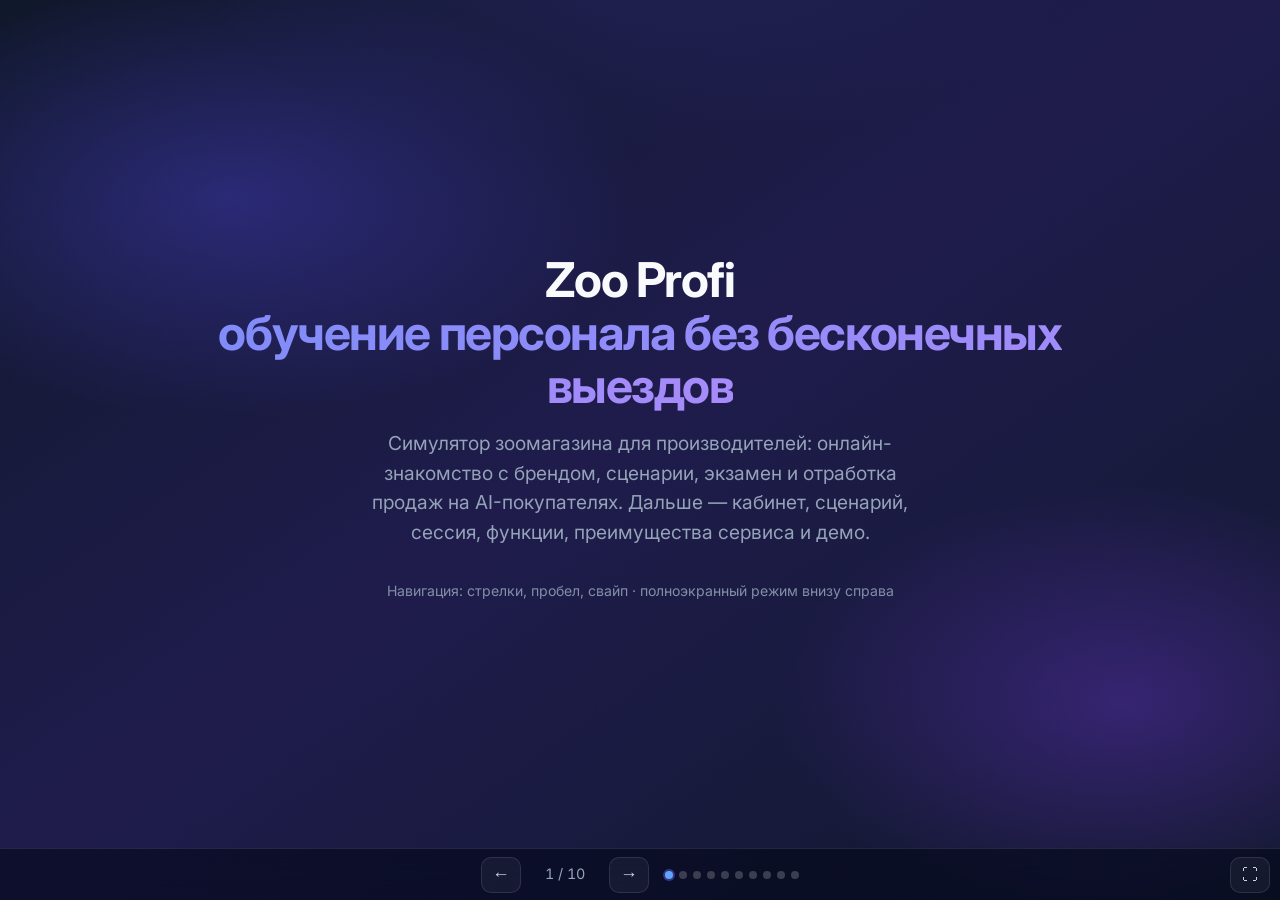
==== zooprofi/index.html @ 17ef3f31 "init: publish zooprofi static decks Made-with: Cursor" ====
<!DOCTYPE html>
<html lang="ru">
  <head>
    <meta charset="UTF-8" />
    <meta name="viewport" content="width=device-width, initial-scale=1" />
    <title>Zoo Profi — презентация для производителей</title>
    <meta
      name="description"
      content="Zoo Profi, 10 слайдов: симулятор, сценарии, игра, функции, преимущества сервиса, демо. Обучение персонала для производителей, app.artofai.ru"
    />
    <link rel="preconnect" href="https://fonts.googleapis.com" />
    <link rel="preconnect" href="https://fonts.gstatic.com" crossorigin />
    <link
      href="https://fonts.googleapis.com/css2?family=Inter:wght@400;600;700&display=swap"
      rel="stylesheet"
    />
    <link rel="stylesheet" href="styles.css" />
  </head>
  <body>
    <div class="deck" id="deck" role="region" aria-roledescription="carousel" aria-label="Презентация Zoo Profi">
      <!-- 1 -->
      <section class="slide is-active" aria-hidden="false">
        <div class="slide-inner slide-inner--title">
          <h1 class="slide-title">
            Zoo Profi<br />
            <span class="gradient">обучение персонала без бесконечных выездов</span>
          </h1>
          <p class="slide-sub muted">
            Симулятор зоомагазина для производителей: онлайн-знакомство с брендом, сценарии, экзамен и отработка продаж
            на AI-покупателях. Дальше — кабинет, сценарий, сессия, функции, преимущества сервиса и демо.
          </p>
          <p class="slide-hint muted">Навигация: стрелки, пробел, свайп · полноэкранный режим внизу справа</p>
        </div>
      </section>

      <!-- 2 -->
      <section class="slide" aria-hidden="true">
        <div class="slide-inner">
          <h2 class="slide-h2">Задача производителя</h2>
          <p class="slide-body muted">
            Постоянно обучать сотрудников магазинов тому, как консультировать клиентов и продавать ваш SKU: корма,
            добавки, средства от паразитов, лечебные линейки. Формат «выезд + лекция в каждой точке» дорог по времени и
            плохо масштабируется.
            После мероприятия сложно понять, кто реально усвоил материал и умеет довести клиента до покупки.
          </p>
        </div>
      </section>

      <!-- 3 -->
      <section class="slide" aria-hidden="true">
        <div class="slide-inner">
          <h2 class="slide-h2">Что даёт формат симулятора</h2>
          <div class="cards cards--compact">
            <div class="card">
              <h3>Меньше логистики</h3>
              <p>Один контур обучения на все магазины вместо постоянных разъездов команды бренда.</p>
            </div>
            <div class="card">
              <h3>Единый стандарт</h3>
              <p>Одинаковые сценарии, каталог и экзамен — единая планка знаний по полке и аргументации.</p>
            </div>
            <div class="card">
              <h3>Практика и контроль</h3>
              <p>Диалог с AI-клиентом и метрики: обучение плюс проверка навыка, а не только презентация.</p>
            </div>
          </div>
        </div>
      </section>

      <!-- 4 -->
      <section class="slide" aria-hidden="true">
        <div class="slide-inner">
          <h2 class="slide-h2">Что внутри продукта</h2>
          <p class="slide-body muted">
            На
            <a href="https://app.artofai.ru" target="_blank" rel="noopener noreferrer">app.artofai.ru</a>
            — AI-покупатели, библиотека сценариев, каталог с импортом из Excel, экзамен по ассортименту, админ-панель и
            аналитика продаж по сценарию. Знание о товаре доходит до линии продаж и проверяется в диалоге.
          </p>
        </div>
      </section>

      <!-- 5: кабинет -->
      <section class="slide slide--media" aria-hidden="true">
        <div class="slide-inner slide-inner--media">
          <h2 class="slide-h2 slide-h2--overlay">Личный кабинет продавца</h2>
          <p class="slide-media-intro muted">
            Здесь сотрудник выбирает, что делать дальше: <strong>«Сценарии»</strong> — обучение через игру, диалоги с
            AI-покупателями и отработка продаж; или <strong>«Экзамен»</strong> — проверка знаний по ассортименту. В
            шапке — переходы на главную, статистику, улучшения и настройки. Ниже — карточки и активная сессия (например,
            «Продолжить» сценарий).
          </p>
          <figure class="hero-shot hero-shot--slide">
            <img
              src="images/cabinet-home.png"
              alt="Интерфейс кабинета Zoo Profi: главная, сценарии, экзамен, активные сессии"
              width="1200"
              height="800"
              loading="lazy"
            />
          </figure>
        </div>
      </section>

      <!-- 6: выбор сценария -->
      <section class="slide slide--media" aria-hidden="true">
        <div class="slide-inner slide-inner--media">
          <h2 class="slide-h2 slide-h2--overlay">Выбор сценария</h2>
          <p class="slide-media-intro muted">
            В разделе «Сценарии» участник видит доступные игровые ситуации: подписи к сложности, длительности, числу
            «посетителей». Можно выбрать сценарий под тему и продукт (например, сезонный блок или «Свободная игра» по
            полному ассортименту) и нажать <strong>«Начать»</strong>.
          </p>
          <figure class="hero-shot hero-shot--slide">
            <img
              src="images/scenarios-choice.png"
              alt="Список сценариев Zoo Profi: выбор ситуации для обучения"
              width="1200"
              height="800"
              loading="lazy"
            />
          </figure>
        </div>
      </section>

      <!-- 7: игровая смена -->
      <section class="slide slide--media" aria-hidden="true">
        <div class="slide-inner slide-inner--media">
          <h2 class="slide-h2 slide-h2--overlay">Игра: смена за прилавком</h2>
          <p class="slide-media-intro muted">
            После старта сценария начинается игровая сессия: виртуальные покупатели формулируют реалистичные запросы —
            с деталями о питомце, бюджете и задаче, как при живом общении в магазине (запросы персонажей опираются на
            реальные обращения покупателей). Продавцу необходимо успешно продать нужный продукт из ассортимента сценария
            — довести клиента до покупки.
          </p>
          <figure class="hero-shot hero-shot--slide">
            <img
              src="images/gameplay-session.png"
              alt="Игровой интерфейс Zoo Profi: покупатель у прилавка, запрос в диалоге, поле ответа продавца"
              width="1200"
              height="800"
              loading="lazy"
            />
          </figure>
        </div>
      </section>

      <!-- 8: дополнительные функции -->
      <section class="slide slide--media slide--media-duo" aria-hidden="true">
        <div class="slide-inner slide-inner--media">
          <h2 class="slide-h2 slide-h2--overlay">Дополнительные функции</h2>
          <p class="slide-media-intro muted">
            Во время смены продавец может <strong>отвечать в чате текстом</strong> (поле «Ваш ответ…» и отправка),
            <strong>записать ответ голосом</strong> через микрофон и <strong>открыть каталог товаров</strong> по иконке
            склада: список позиций сценария с ценами и ссылкой «Подробнее» на описание.
          </p>
          <div class="slide-media-duo">
            <figure class="hero-shot hero-shot--duo">
              <img
                src="images/gameplay-chat-tools.png"
                alt="Чат с покупателем: поле ввода, отправка, голос, доступ к складу"
                width="1200"
                height="600"
                loading="lazy"
              />
            </figure>
            <figure class="hero-shot hero-shot--duo">
              <img
                src="images/catalog-products.png"
                alt="Каталог товаров: поиск, фильтры, карточки с ценой и подробностями"
                width="1200"
                height="800"
                loading="lazy"
              />
            </figure>
          </div>
        </div>
      </section>

      <!-- 9: преимущества сервиса -->
      <section class="slide" aria-hidden="true">
        <div class="slide-inner">
          <h2 class="slide-h2">Преимущества сервиса</h2>
          <div class="cards cards--compact cards--benefits">
            <div class="card">
              <h3>Масштаб без выездов</h3>
              <p>
                Один контур обучения для всей сети магазинов: сотрудники заходят по ссылке из браузера, без установки
                отдельного ПО на кассу.
              </p>
            </div>
            <div class="card">
              <h3>Единый стандарт для бренда</h3>
              <p>
                Одинаковые сценарии, каталог SKU (в том числе импорт из Excel), экзамен по ассортименту — одна планка знаний
                по полке и аргументации во всех точках.
              </p>
            </div>
            <div class="card">
              <h3>Практика, а не только теория</h3>
              <p>
                Диалоги с AI-покупателями и игровые смены отрабатывают консультацию и доведение до покупки, а не только
                просмотр презентации.
              </p>
            </div>
            <div class="card">
              <h3>Прозрачность для производителя</h3>
              <p>
                Админ-панель, статистика и аналитика по сценарию помогают видеть вовлечённость и динамику обучения, а
                не «факт проведённого мероприятия».
              </p>
            </div>
            <div class="card">
              <h3>Быстрый запуск пилота</h3>
              <p>
                Можно начать с ограниченного набора SKU и сценариев, расширять библиотеку и усложнять ситуации по мере
                внедрения.
              </p>
            </div>
          </div>
        </div>
      </section>

      <!-- 10 -->
      <section class="slide" aria-hidden="true">
        <div class="slide-inner slide-inner--cta">
          <h2 class="slide-h2">Демо и контакты</h2>
          <p class="slide-body muted">Запросите показ под ваш бренд и матрицу SKU, или перейдите сразу в симулятор.</p>
          <div class="cta-row">
            <a class="btn btn-primary" href="https://app.artofai.ru" target="_blank" rel="noopener noreferrer"
              >Пройти демо</a
            >
          </div>
          <div class="slide-contacts muted">
            <p class="slide-contacts-title">Контакты</p>
            <p class="slide-contacts-name">Тимур</p>
            <ul class="slide-contacts-list">
              <li>
                <a href="tel:+79263076020">8&nbsp;926&nbsp;307-60-20</a>
              </li>
              <li>
                Telegram:
                <a href="https://t.me/netDaiver" target="_blank" rel="noopener noreferrer">@netDaiver</a>
              </li>
              <li>
                Почта:
                <a href="mailto:TmilesAP@yandex.ru">TmilesAP@yandex.ru</a>
              </li>
            </ul>
          </div>
        </div>
      </section>
    </div>

    <div class="deck-chrome" role="toolbar" aria-label="Управление презентацией">
      <button type="button" class="deck-icon-btn" data-deck-prev aria-label="Предыдущий слайд">←</button>
      <span class="deck-counter" data-deck-counter>1 / 10</span>
      <button type="button" class="deck-icon-btn" data-deck-next aria-label="Следующий слайд">→</button>
      <div class="deck-dots" id="deck-dots" aria-hidden="true"></div>
      <button type="button" class="deck-fs" data-deck-fullscreen aria-label="Полный экран">⛶</button>
    </div>

    <script src="deck.js" defer></script>
  </body>
</html>
---- zooprofi/styles.css ----
:root {
  --bg: #020617;
  --bg-mid: #0f172a;
  --bg-elevated: #1e293b;
  --text: #cbd5e1;
  --heading: #f8fafc;
  --muted: #94a3b8;
  --accent: #60a5fa;
  --accent-soft: rgba(96, 165, 250, 0.14);
  --border: rgba(255, 255, 255, 0.1);
  --radius: 16px;
  --radius-sm: 10px;
  --shadow: 0 25px 50px -12px rgba(0, 0, 0, 0.45);
  --chrome-h: 52px;
  font-family: "Inter", system-ui, -apple-system, "Segoe UI", sans-serif;
}

*,
*::before,
*::after {
  box-sizing: border-box;
}

html {
  height: 100%;
  background-color: var(--bg);
}

body {
  height: 100%;
  margin: 0;
  overflow: hidden;
  color: var(--text);
  line-height: 1.55;
  font-size: clamp(15px, 1.9vw, 18px);
  background-color: var(--bg);
  -webkit-font-smoothing: antialiased;
  -moz-osx-font-smoothing: grayscale;
}

::selection {
  background: rgba(99, 102, 241, 0.35);
  color: var(--heading);
}

a {
  color: #818cf8;
}

a:hover {
  color: #a5b4fc;
}

.deck {
  position: fixed;
  inset: 0;
  z-index: 1;
  padding-bottom: var(--chrome-h);
  overflow: hidden;
  background-color: var(--bg);
}

.deck::before {
  content: "";
  position: absolute;
  inset: 0;
  z-index: 0;
  pointer-events: none;
  background-color: var(--bg);
  background-image: radial-gradient(
      ellipse 55% 42% at 18% 22%,
      rgba(79, 70, 229, 0.35),
      transparent 58%
    ),
    radial-gradient(ellipse 50% 44% at 88% 78%, rgba(124, 58, 237, 0.32), transparent 55%),
    radial-gradient(ellipse 70% 48% at 50% -8%, rgba(49, 46, 129, 0.35), transparent 52%),
    linear-gradient(to bottom right, var(--bg-mid) 0%, #1e1b4b 48%, var(--bg-mid) 100%);
}

.deck::after {
  content: "";
  position: absolute;
  inset: 0;
  pointer-events: none;
  z-index: 0;
  opacity: 0.06;
  background-image: url("data:image/svg+xml,%3Csvg viewBox='0 0 256 256' xmlns='http://www.w3.org/2000/svg'%3E%3Cfilter id='n'%3E%3CfeTurbulence type='fractalNoise' baseFrequency='0.9' numOctaves='4' stitchTiles='stitch'/%3E%3C/filter%3E%3Crect width='100%25' height='100%25' filter='url(%23n)'/%3E%3C/svg%3E");
  background-size: 200px 200px;
  mix-blend-mode: overlay;
}

@media (prefers-reduced-motion: reduce) {
  .deck::after {
    display: none;
  }
}

.slide {
  position: absolute;
  inset: 0;
  padding: clamp(1.25rem, 4vw, 2.5rem);
  padding-bottom: calc(var(--chrome-h) + clamp(1rem, 3vw, 2rem));
  display: flex;
  align-items: center;
  justify-content: center;
  opacity: 0;
  visibility: hidden;
  transition: opacity 0.35s ease, visibility 0.35s ease;
  z-index: 1;
  background: transparent;
}

.slide.is-active {
  opacity: 1;
  visibility: visible;
  z-index: 2;
}

.slide-inner {
  width: min(960px, 100%);
  max-height: 100%;
  overflow: auto;
  padding: 0.25rem 0;
}

.slide-inner--title {
  text-align: center;
}

.slide-inner--title .slide-title {
  text-align: center;
}

.slide-inner--title .slide-sub,
.slide-inner--title .slide-hint {
  margin-left: auto;
  margin-right: auto;
}

.slide-inner--cta {
  text-align: center;
}

.slide-inner--cta .slide-body {
  margin-left: auto;
  margin-right: auto;
}

.slide-contacts {
  margin-top: 2rem;
  text-align: center;
  max-width: 22rem;
  margin-left: auto;
  margin-right: auto;
}

.slide-contacts-title {
  margin: 0 0 0.35rem;
  font-size: 0.75rem;
  text-transform: uppercase;
  letter-spacing: 0.08em;
  color: var(--muted);
}

.slide-contacts-name {
  margin: 0 0 0.75rem;
  font-size: 1.05rem;
  font-weight: 600;
  color: var(--heading);
}

.slide-contacts-list {
  list-style: none;
  margin: 0;
  padding: 0;
  display: flex;
  flex-direction: column;
  gap: 0.5rem;
  font-size: 0.95rem;
}

.slide-contacts-list a {
  word-break: break-word;
}

.slide-title {
  font-size: clamp(1.75rem, 5vw, 3rem);
  line-height: 1.1;
  letter-spacing: -0.03em;
  margin: 0 0 1rem;
  color: var(--heading);
}

.slide-h2 {
  font-size: clamp(1.35rem, 3.5vw, 2rem);
  margin: 0 0 1rem;
  letter-spacing: -0.02em;
  color: var(--heading);
}

.slide-h2--overlay {
  flex: 0 0 auto;
  margin-bottom: 0.65rem;
}

.slide-sub {
  font-size: clamp(1rem, 2.2vw, 1.2rem);
  max-width: 36rem;
  margin: 0 0 1.25rem;
}

.slide-hint {
  font-size: 0.88rem;
  margin: 2rem 0 0;
  opacity: 0.85;
}

.slide-body {
  margin: 0;
  max-width: 44rem;
  font-size: clamp(1rem, 2.1vw, 1.15rem);
}

.slide-footer {
  margin: 2rem 0 0;
  font-size: 0.9rem;
}

.eyebrow {
  display: inline-flex;
  align-items: center;
  gap: 0.35rem;
  padding: 0.25rem 0.65rem;
  border-radius: 999px;
  background: rgba(99, 102, 241, 0.12);
  color: #c7d2fe;
  font-size: 0.82rem;
  font-weight: 600;
  border: 1px solid rgba(99, 102, 241, 0.35);
  margin-bottom: 1rem;
}

.gradient {
  background: linear-gradient(90deg, #818cf8, #a78bfa);
  -webkit-background-clip: text;
  background-clip: text;
  color: transparent;
}

.muted {
  color: var(--muted);
}

.cards {
  display: grid;
  grid-template-columns: repeat(3, 1fr);
  gap: 0.85rem;
  margin-top: 0.5rem;
}

.cards--compact .card p {
  font-size: 0.92rem;
}

.cards--benefits {
  grid-template-columns: repeat(2, 1fr);
  gap: 0.7rem;
  margin-top: 0.35rem;
}

@media (min-width: 960px) {
  .cards--benefits {
    grid-template-columns: repeat(3, 1fr);
  }
}

@media (max-width: 780px) {
  .cards {
    grid-template-columns: 1fr;
  }

  .cards--benefits {
    grid-template-columns: 1fr;
  }
}

.card {
  background: linear-gradient(to bottom right, rgba(30, 27, 75, 0.45), rgba(15, 23, 42, 0.55));
  border: 1px solid rgba(99, 102, 241, 0.22);
  border-radius: var(--radius-sm);
  padding: 1rem 1.1rem;
  box-shadow: 0 0 40px -12px rgba(79, 70, 229, 0.18);
}

.card h3 {
  margin: 0 0 0.35rem;
  font-size: 1.02rem;
  color: var(--heading);
}

.card p {
  margin: 0;
  color: var(--muted);
  font-size: 0.95rem;
}

.slide-inner--media {
  display: flex;
  flex-direction: column;
  align-items: stretch;
  width: min(1100px, 100%);
  max-height: 100%;
  overflow: hidden;
}

.slide-media-intro {
  margin: 0 0 0.65rem;
  max-width: 52rem;
  font-size: clamp(0.88rem, 1.85vw, 1rem);
  line-height: 1.45;
}

.slide-media-intro strong {
  color: #e2e8f0;
  font-weight: 600;
}

.hero-shot {
  border-radius: var(--radius);
  overflow: hidden;
  border: 1px solid rgba(99, 102, 241, 0.2);
  box-shadow: var(--shadow);
  background: var(--bg-elevated);
  flex: 1;
  min-height: 0;
  display: flex;
  align-items: center;
  justify-content: center;
}

.hero-shot--slide {
  max-height: calc(100vh - var(--chrome-h) - 7rem);
}

.slide--media-duo .slide-media-intro {
  margin-bottom: 0.5rem;
}

.slide-media-duo {
  display: grid;
  grid-template-columns: 1fr 1fr;
  gap: 0.65rem;
  flex: 1;
  min-height: 0;
  width: 100%;
  align-items: stretch;
}

@media (max-width: 800px) {
  .slide-media-duo {
    grid-template-columns: 1fr;
  }
}

.hero-shot--duo {
  flex: 1 1 0;
  min-height: 0;
  max-height: calc(100vh - var(--chrome-h) - 10rem);
}

.hero-shot--duo img {
  max-height: calc(100vh - var(--chrome-h) - 10rem);
}

.hero-shot img {
  display: block;
  width: 100%;
  height: auto;
  max-height: calc(100vh - var(--chrome-h) - 7rem);
  object-fit: contain;
}

.scroll-shot-wrap {
  flex: 1;
  min-height: 0;
  max-height: calc(100vh - var(--chrome-h) - 8.5rem);
  overflow: auto;
  border-radius: var(--radius);
  border: 1px solid rgba(99, 102, 241, 0.2);
  background: var(--bg-mid);
  box-shadow: var(--shadow);
  -webkit-overflow-scrolling: touch;
}

.scroll-shot {
  display: block;
  width: 100%;
  height: auto;
}

.scroll-shot-caption {
  margin: 0.5rem 0 0;
  font-size: 0.82rem;
}

.cta-row {
  display: flex;
  flex-wrap: wrap;
  gap: 0.65rem;
  justify-content: center;
  margin-top: 1.5rem;
}

.btn {
  display: inline-flex;
  align-items: center;
  justify-content: center;
  gap: 0.4rem;
  padding: 0.65rem 1.25rem;
  border-radius: 999px;
  font-weight: 600;
  font-size: 1rem;
  text-decoration: none;
  border: 1px solid transparent;
  cursor: pointer;
  transition: transform 0.15s ease, filter 0.15s ease, border-color 0.15s ease, background 0.15s ease;
}

.btn:active {
  transform: scale(0.98);
}

.btn-primary {
  background: linear-gradient(135deg, #4f46e5 0%, #6366f1 45%, #7c3aed 100%);
  color: #fff;
  box-shadow: 0 0 20px -5px rgba(79, 70, 229, 0.55);
}

.btn-primary:hover {
  filter: brightness(1.07);
}

.btn-ghost {
  background: rgba(255, 255, 255, 0.04);
  border-color: var(--border);
  color: var(--text);
}

.btn-ghost:hover {
  border-color: rgba(255, 255, 255, 0.22);
  background: rgba(255, 255, 255, 0.07);
}

.deck-chrome {
  position: fixed;
  left: 0;
  right: 0;
  bottom: 0;
  height: var(--chrome-h);
  z-index: 60;
  display: flex;
  align-items: center;
  justify-content: center;
  gap: 0.5rem;
  padding: 0 0.75rem;
  background: rgba(2, 6, 23, 0.55);
  backdrop-filter: blur(24px);
  -webkit-backdrop-filter: blur(24px);
  border-top: 1px solid rgba(255, 255, 255, 0.1);
}

.deck-icon-btn {
  width: 40px;
  height: 36px;
  border-radius: 10px;
  border: 1px solid var(--border);
  background: rgba(255, 255, 255, 0.05);
  color: var(--text);
  font-size: 1.1rem;
  cursor: pointer;
}

.deck-icon-btn:hover {
  background: rgba(255, 255, 255, 0.1);
}

.deck-counter {
  font-variant-numeric: tabular-nums;
  font-size: 0.9rem;
  color: var(--muted);
  min-width: 4.5rem;
  text-align: center;
}

.deck-dots {
  display: flex;
  align-items: center;
  gap: 6px;
  margin-left: 0.5rem;
  flex-wrap: wrap;
  max-width: min(40vw, 220px);
  justify-content: center;
}

.deck-dot {
  width: 8px;
  height: 8px;
  padding: 0;
  border: none;
  border-radius: 50%;
  background: rgba(255, 255, 255, 0.2);
  cursor: pointer;
}

.deck-dot.is-active {
  background: var(--accent);
  box-shadow: 0 0 0 2px rgba(99, 102, 241, 0.45);
}

.deck-fs {
  position: absolute;
  right: 10px;
  top: 50%;
  transform: translateY(-50%);
  width: 40px;
  height: 36px;
  border-radius: 10px;
  border: 1px solid var(--border);
  background: rgba(255, 255, 255, 0.05);
  color: var(--text);
  font-size: 1rem;
  cursor: pointer;
}

.deck-fs:hover {
  background: rgba(255, 255, 255, 0.1);
}
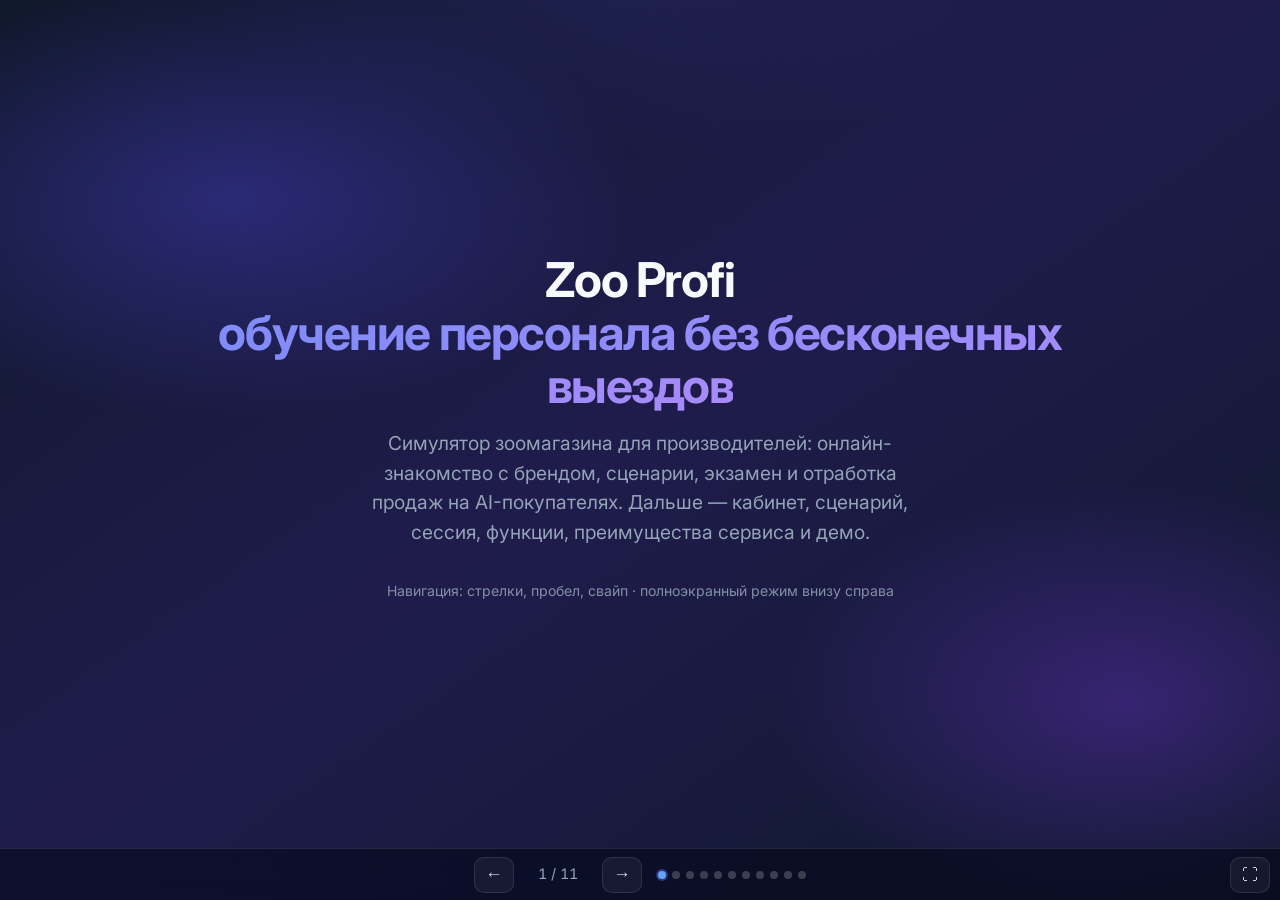
==== commit 2f1ec036: "zooprofi: add Mentor slide Made-with: Cursor" ====
--- a/zooprofi/index.html
+++ b/zooprofi/index.html
@@ -6,7 +6,7 @@
     <title>Zoo Profi — презентация для производителей</title>
     <meta
       name="description"
-      content="Zoo Profi, 10 слайдов: симулятор, сценарии, игра, функции, преимущества сервиса, демо. Обучение персонала для производителей, app.artofai.ru"
+      content="Zoo Profi, 11 слайдов: симулятор, сценарии, игра, функции, наставник, преимущества сервиса, демо. Обучение персонала для производителей, app.artofai.ru"
     />
     <link rel="preconnect" href="https://fonts.googleapis.com" />
     <link rel="preconnect" href="https://fonts.gstatic.com" crossorigin />
@@ -177,7 +177,18 @@
         </div>
       </section>
 
-      <!-- 9: преимущества сервиса -->
+      <!-- 9: наставник -->
+      <section class="slide" aria-hidden="true">
+        <div class="slide-inner">
+          <h2 class="slide-h2">Наставник</h2>
+          <p class="slide-body muted">
+            После прохождения игровых сессий AI анализирует все действия пользователя и даёт советы: как исправить ошибки
+            и что можно улучшить в консультации, аргументации и доведении клиента до покупки.
+          </p>
+        </div>
+      </section>
+
+      <!-- 10: преимущества сервиса -->
       <section class="slide" aria-hidden="true">
         <div class="slide-inner">
           <h2 class="slide-h2">Преимущества сервиса</h2>
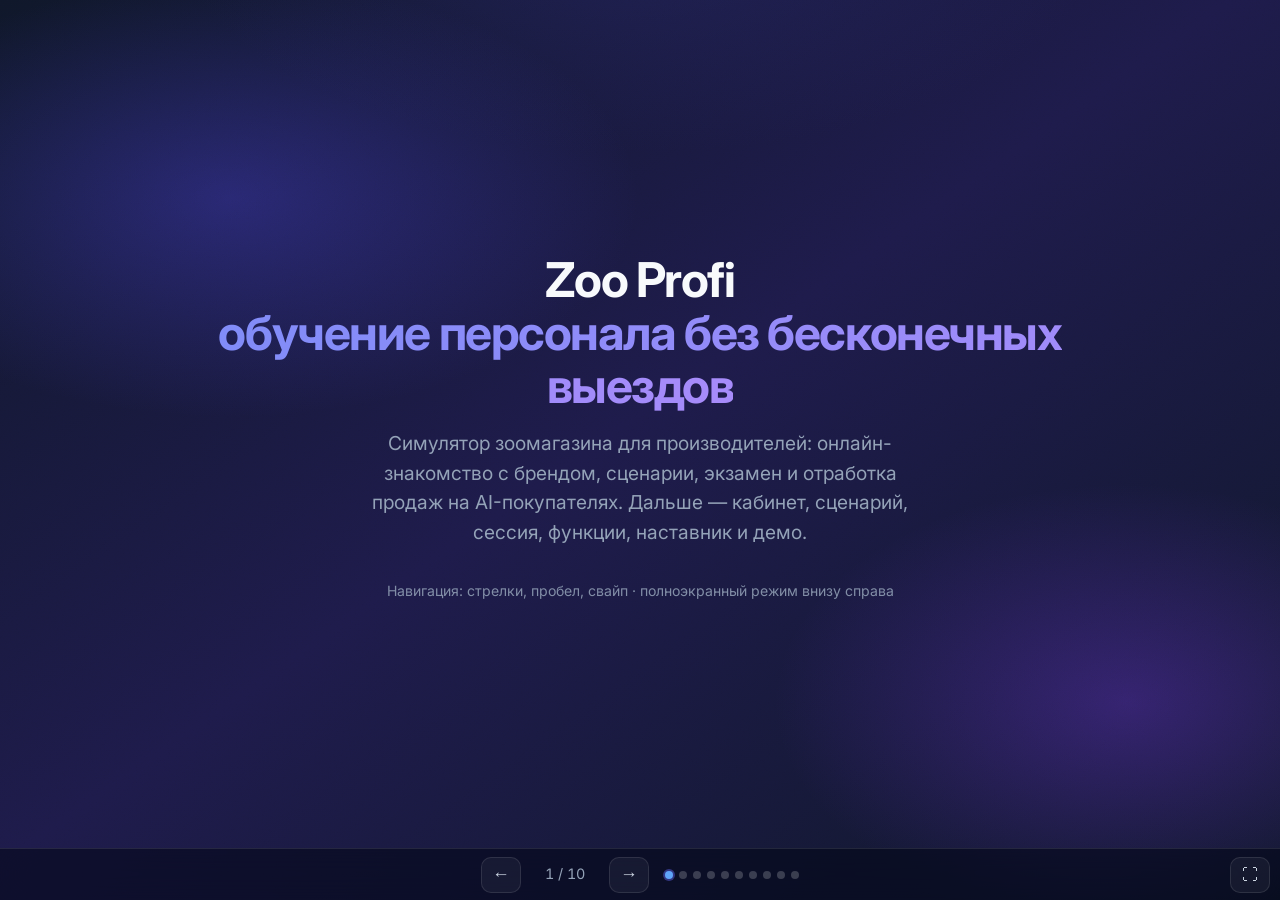
==== commit d2280132: "zooprofi: remove benefits slide; refine demo copy Made-with: Cursor" ====
--- a/zooprofi/index.html
+++ b/zooprofi/index.html
@@ -6,7 +6,7 @@
     <title>Zoo Profi — презентация для производителей</title>
     <meta
       name="description"
-      content="Zoo Profi, 11 слайдов: симулятор, сценарии, игра, функции, наставник, преимущества сервиса, демо. Обучение персонала для производителей, app.artofai.ru"
+      content="Zoo Profi, 10 слайдов: симулятор, сценарии, игра, функции, наставник, демо. Обучение персонала для производителей, app.artofai.ru"
     />
     <link rel="preconnect" href="https://fonts.googleapis.com" />
     <link rel="preconnect" href="https://fonts.gstatic.com" crossorigin />
@@ -27,7 +27,7 @@
           </h1>
           <p class="slide-sub muted">
             Симулятор зоомагазина для производителей: онлайн-знакомство с брендом, сценарии, экзамен и отработка продаж
-            на AI-покупателях. Дальше — кабинет, сценарий, сессия, функции, преимущества сервиса и демо.
+            на AI-покупателях. Дальше — кабинет, сценарий, сессия, функции, наставник и демо.
           </p>
           <p class="slide-hint muted">Навигация: стрелки, пробел, свайп · полноэкранный режим внизу справа</p>
         </div>
@@ -185,58 +185,26 @@
             После прохождения игровых сессий AI анализирует все действия пользователя и даёт советы: как исправить ошибки
             и что можно улучшить в консультации, аргументации и доведении клиента до покупки.
           </p>
-        </div>
-      </section>
-
-      <!-- 10: преимущества сервиса -->
-      <section class="slide" aria-hidden="true">
-        <div class="slide-inner">
-          <h2 class="slide-h2">Преимущества сервиса</h2>
-          <div class="cards cards--compact cards--benefits">
-            <div class="card">
-              <h3>Масштаб без выездов</h3>
-              <p>
-                Один контур обучения для всей сети магазинов: сотрудники заходят по ссылке из браузера, без установки
-                отдельного ПО на кассу.
-              </p>
-            </div>
-            <div class="card">
-              <h3>Единый стандарт для бренда</h3>
-              <p>
-                Одинаковые сценарии, каталог SKU (в том числе импорт из Excel), экзамен по ассортименту — одна планка знаний
-                по полке и аргументации во всех точках.
-              </p>
-            </div>
-            <div class="card">
-              <h3>Практика, а не только теория</h3>
-              <p>
-                Диалоги с AI-покупателями и игровые смены отрабатывают консультацию и доведение до покупки, а не только
-                просмотр презентации.
-              </p>
-            </div>
-            <div class="card">
-              <h3>Прозрачность для производителя</h3>
-              <p>
-                Админ-панель, статистика и аналитика по сценарию помогают видеть вовлечённость и динамику обучения, а
-                не «факт проведённого мероприятия».
-              </p>
-            </div>
-            <div class="card">
-              <h3>Быстрый запуск пилота</h3>
-              <p>
-                Можно начать с ограниченного набора SKU и сценариев, расширять библиотеку и усложнять ситуации по мере
-                внедрения.
-              </p>
-            </div>
-          </div>
-        </div>
-      </section>
-
-      <!-- 10 -->
+          <figure class="hero-shot hero-shot--slide">
+            <img
+              src="images/mentor.png"
+              alt="Отчёт наставника: советы и разбор ошибок после игровой сессии"
+              width="1200"
+              height="800"
+              loading="lazy"
+            />
+          </figure>
+        </div>
+      </section>
+
+      <!-- 10: демо и контакты -->
       <section class="slide" aria-hidden="true">
         <div class="slide-inner slide-inner--cta">
           <h2 class="slide-h2">Демо и контакты</h2>
-          <p class="slide-body muted">Запросите показ под ваш бренд и матрицу SKU, или перейдите сразу в симулятор.</p>
+          <p class="slide-body muted">
+            Попробуйте демо-версию. Чтобы получить логин и пароль, напишите нам в удобном для вас канале — и мы быстро
+            откроем доступ.
+          </p>
           <div class="cta-row">
             <a class="btn btn-primary" href="https://app.artofai.ru" target="_blank" rel="noopener noreferrer"
               >Пройти демо</a
